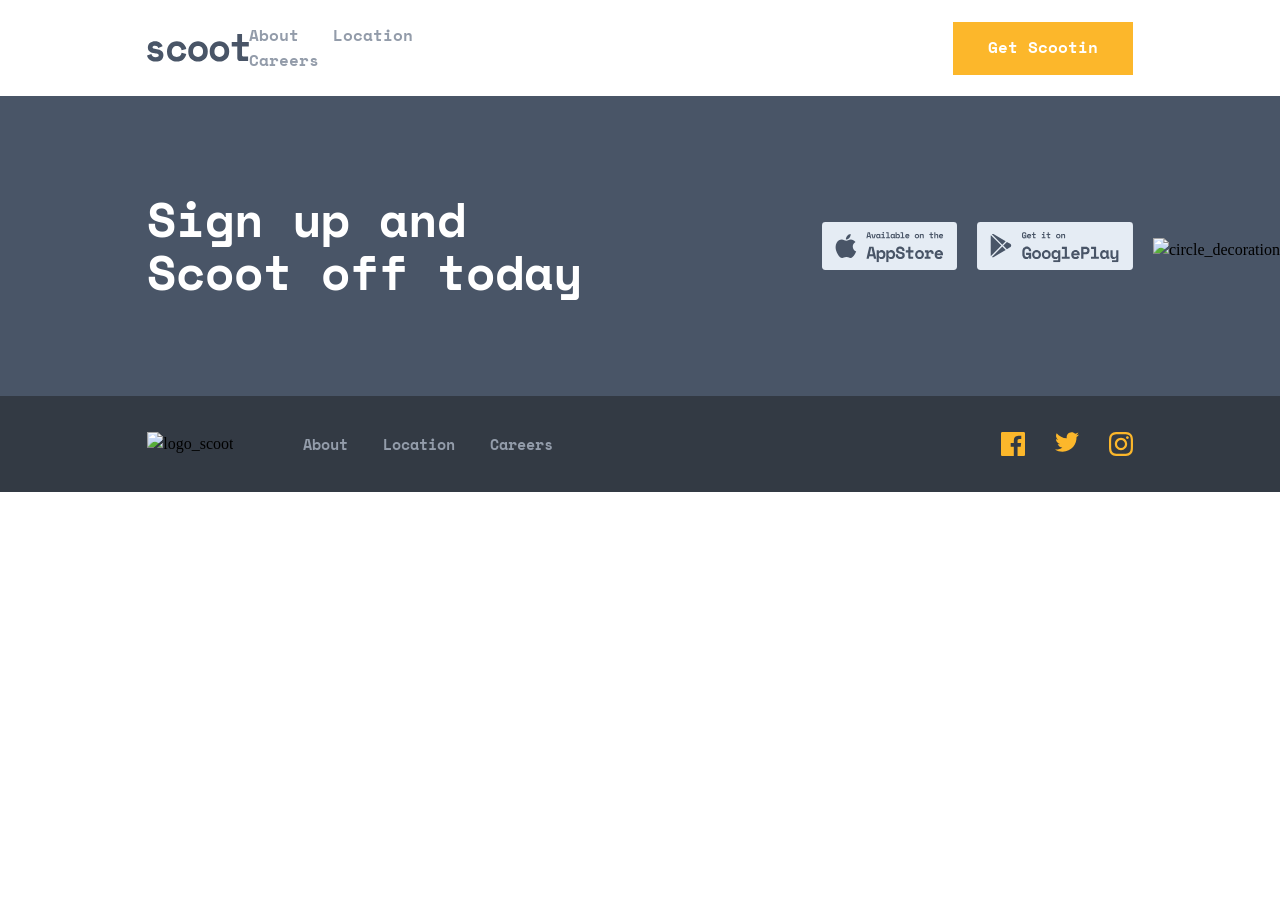
==== careers/index.html @ 62635002 "commit" ====
<!DOCTYPE html>
<html lang="en">

<head>
    <meta charset="UTF-8">
    <meta name="viewport" content="width=device-width, initial-scale=1.0">
    <title>Document</title>
    <link rel="stylesheet" href="styleHome.css">
    <link rel="stylesheet" href="../media.css">
    <link rel="stylesheet" href="../reset.css">
    <link rel="stylesheet" href="../styleMain.css">
    <link rel="preconnect" href="https://fonts.googleapis.com">
    <link rel="preconnect" href="https://fonts.gstatic.com" crossorigin>
    <link
        href="https://fonts.googleapis.com/css2?family=Noto+Sans:ital,wght@0,100..900;1,100..900&family=Open+Sans:ital,wght@0,300..800;1,300..800&family=Roboto:ital,wght@0,100..900;1,100..900&family=Space+Mono:ital,wght@0,400;0,700;1,400;1,700&display=swap"
        rel="stylesheet">
</head>

<body>
    <header>
        <a href="../home/index.html"><img src="../img/scoot.svg" alt="Scoot illustration"></a>
        <nav>
            <div class="liens">
                <a href="../about/index.html">About</a>
                <a href="../locations/index.html">Location</a>
                <a href="../careers/index.html">Careers</a>
            </div>
            <a href="#"><button class="scootButton">Get Scootin</button></a>
        </nav>
    </header>
    <footer>
        <div class="container1_footer">
            <div class="nav1">
                <div class="text">
                    <h2>Sign up and Scoot off today</h2>
                </div>
                <div class="links">
                    <a href="#"><img src="../img/Group 28.svg" alt="appstore_link"></a>
                    <a href="#"><img src="../img/Group 29.svg" alt="playstore_link"></a>
                </div>
            </div>
            <img src="../img/Group 22.png" alt="circle_decoration" class="circle_decoration">
        </div>
        <div class="container2_footer">
            <div class="nav2">
                <nav class="box1">
                    <a href="../home/index.html"><img src="../img/scoot (1).png" alt="logo_scoot"
                            class="logo_scoot"></a>
                    <ul>
                        <div class="nav-links">
                            <li><a href="../about/index.html">About</a></li>
                            <li><a href="../locations/index.html">Location</a></li>
                            <li><a href="../careers/index.html">Careers</a></li>
                        </div>
                    </ul>
                </nav>
                <div class="box2">
                    <a href="#"><img src="../img/Path.svg" alt="facebook_logo"></a>
                    <a href="#"><img src="../img/Path-1.svg" alt="twitter_logo"></a>
                    <a href="#"><img src="../img/Shape.svg" alt="instagram_logo"></a>
                </div>
            </div>
        </div>
    </footer>
</body>

</html>
---- styleMain.css ----
:root {
    --yellow: #FCB72B;
    --dark-navy: #495567;
    --dark-grey: #333A44;
    --dim-grey: #939CAA;
    --light-grey: #E5ECF4;
    --snow: #F2F5F9;
    --light-yellow: #FFF4DF;
    --space-mono: "Space Mono";
    --lexend-deca: "Lexend Deca"
}

h1 {
    font-family: var(--space-mono);
    font-size: 56px;
    color: var(--dark-navy);
    font-weight: bold;
    color: white;
}

h2 {
    font-family: var(--space-mono);
    font-size: 48px;
    color: var(--dark-navy);
    font-weight: bold;
}

h3 {
    font-family: var(--space-mono);
    font-size: 40px;
    color: var(--dark-navy);
}

h4 {
    font-family: var(--space-mono);
    font-size: 24px;
    color: var(--dark-navy);
}

p {
    font-family: var(--lexend-deca);
    font-size: 15px;
    color: var(--dim-grey);
}

/* -------------------------------------------------------------------------------------------------------- */

/* HEADER: */
/* ------- */

header {
    width: 77%;
    height: 96px;
    margin: 0 auto;
    display: flex;
    justify-content: space-between;
    align-items: center;
}

nav {
    display: flex;
    gap: 160px ;
    align-items: center;
}

.scootButton {
    width: 180px;
    height: 53px;
    font-family: "Space Mono";
    font-weight: 700;
    color: white;
    background-color: var(--yellow);
}

.liens a {
    margin-right: 30px;
    font-family: "Space Mono";
    font-weight: 700;
    color: var(--dim-grey);
}

.liens {
    margin-right: 300px;
}

/* -------------------------------------------------------------------------------------------------------- */


/* FOOTER:  */
/* -------  */

.container1_footer {
    height: 300px;
    background-color: var(--dark-navy);
    display: flex;
    margin: 0 auto;
    justify-content: center;
    align-items: center;
    position: relative;
}

.container2_footer {
    height: 96px;
    background-color: var(--dark-grey);
}

.nav1 {
    width: 77%;
    display: flex;
    justify-content: space-between;
}

.container1_footer .nav1 .links {
    display: flex;
    gap: 20px;
    align-items: center;
}

.container1_footer .nav1 .text h2 {
    color: white;
}

.container1_footer .circle_decoration {
    position: absolute;
    top: 142px;
    right: 0px;
    pointer-events: none;
}

.container2_footer {
    display: flex;
    align-items: center;
    justify-content: center;
}

.container2_footer .nav2 {
    display: flex;
    justify-content: space-between;
    width: 77%;
}

.container2_footer .nav2 .nav-links {
    font-family: var(--space-mono);
    font-size: 15px;
    color: var(--dim-grey);
    font-weight: bold;
    display: flex;
    gap: 35px;
    align-items: center;
}

.container2_footer .nav2 .box1 {
    display: flex;
    gap: 70px;
}

.container2_footer .nav2 .box2 {
    display: flex;
    gap: 30px;
}

/* -------------------------------------------------------------------------------------------------------- */
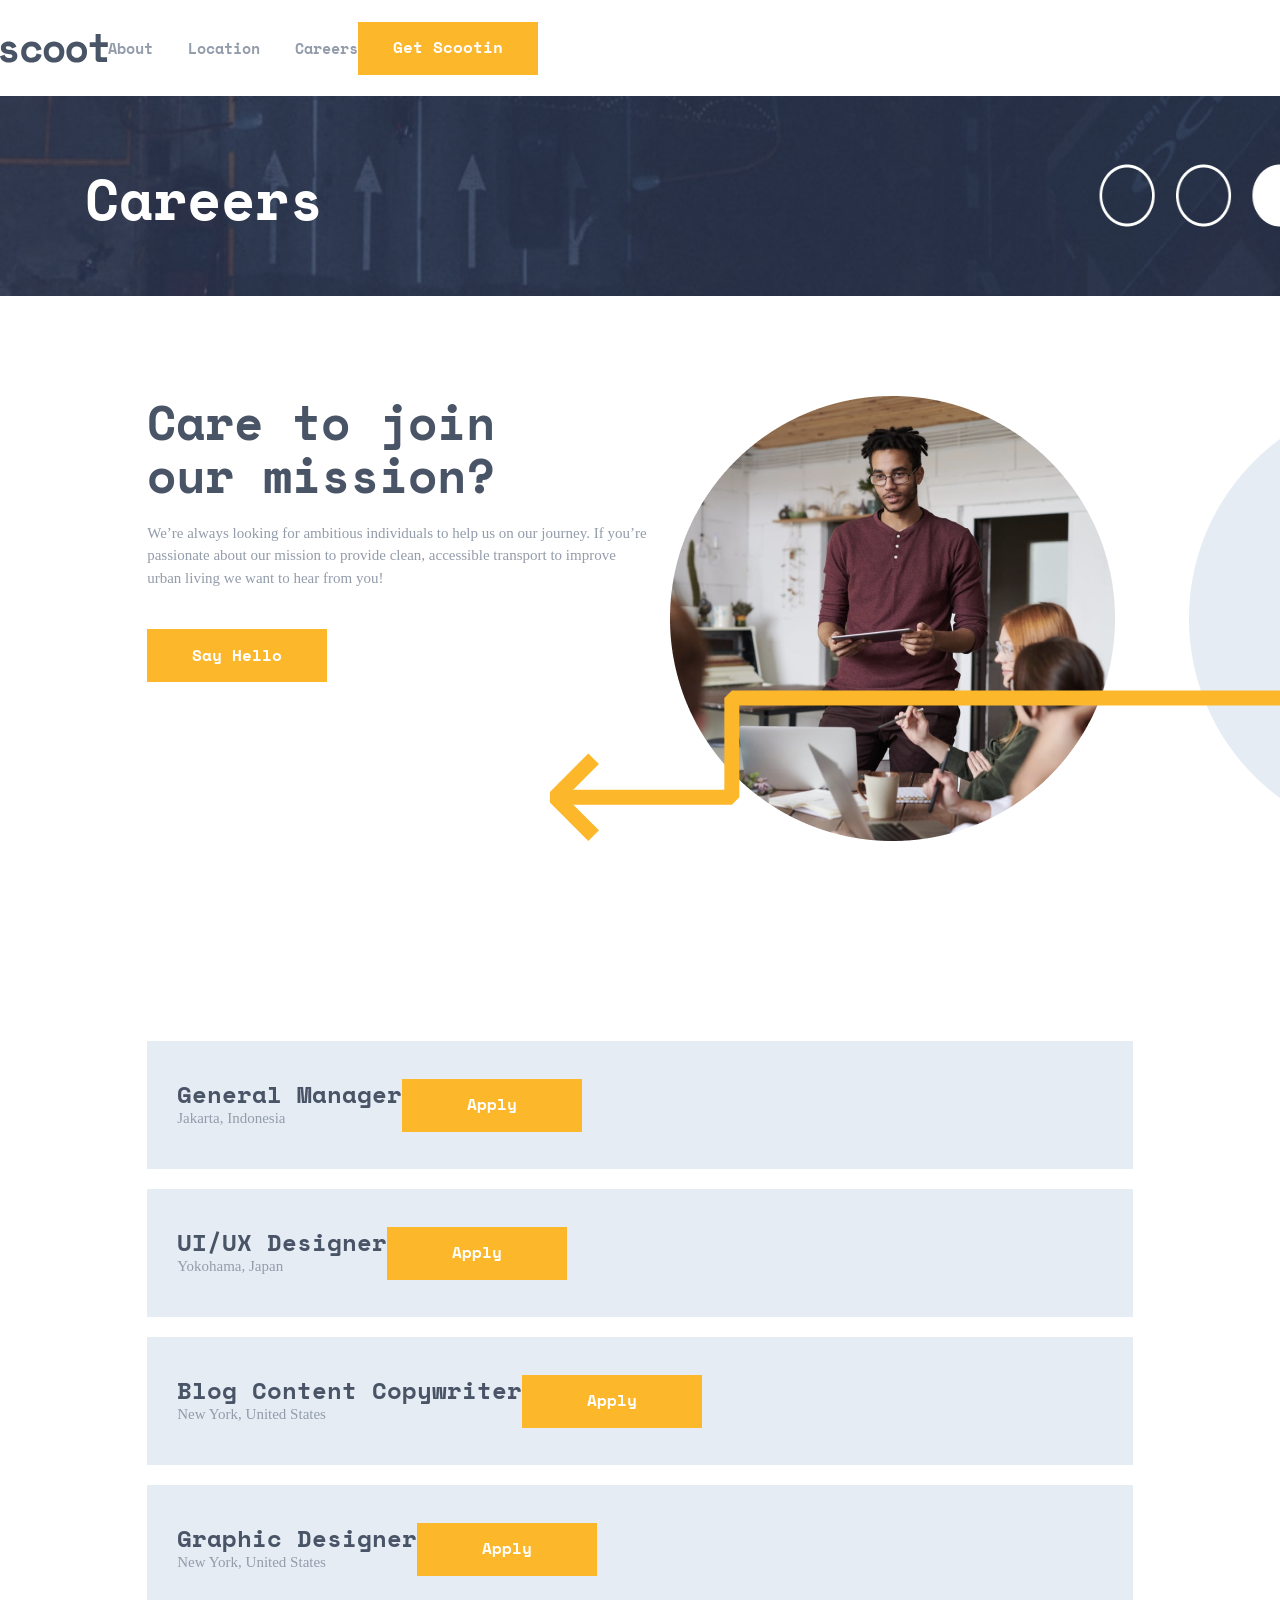
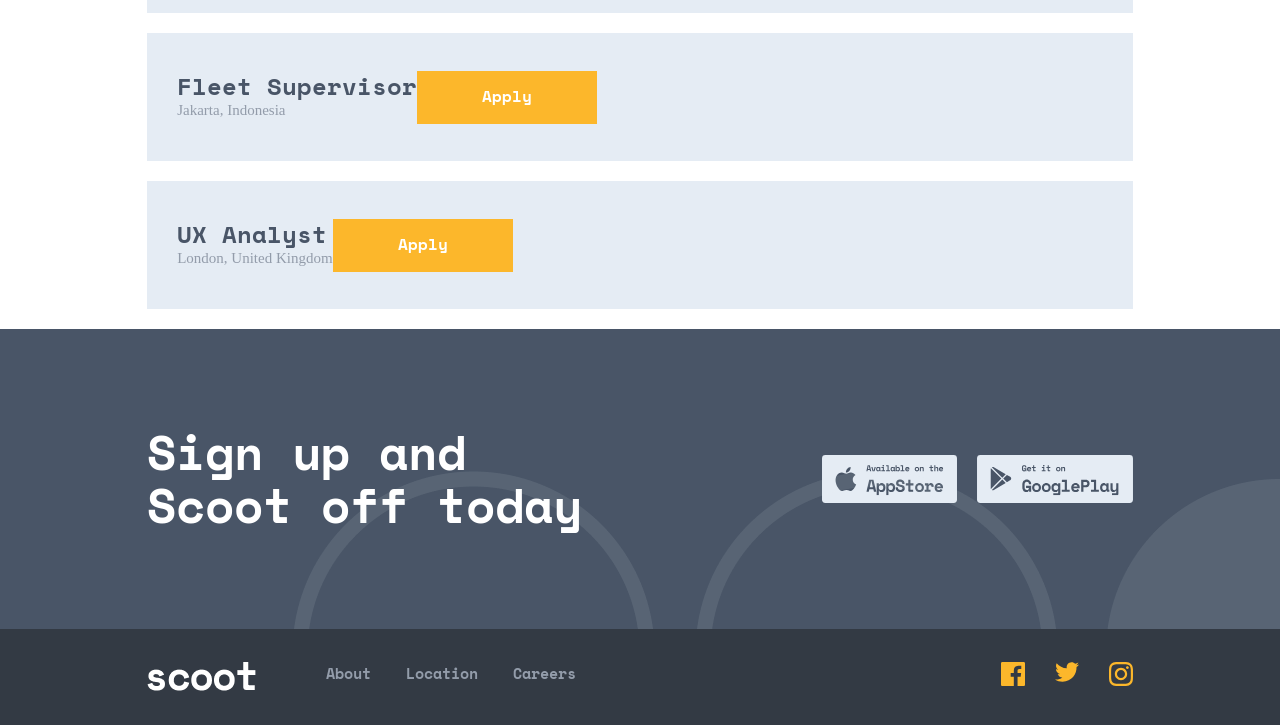
==== commit 0fd9f7ba: "commit" ====
--- a/careers/index.html
+++ b/careers/index.html
@@ -8,6 +8,7 @@
     <link rel="stylesheet" href="styleHome.css">
     <link rel="stylesheet" href="../media.css">
     <link rel="stylesheet" href="../reset.css">
+    <link rel="stylesheet" href="styleCareers.css">
     <link rel="stylesheet" href="../styleMain.css">
     <link rel="preconnect" href="https://fonts.googleapis.com">
     <link rel="preconnect" href="https://fonts.gstatic.com" crossorigin>
@@ -21,13 +22,81 @@
         <a href="../home/index.html"><img src="../img/scoot.svg" alt="Scoot illustration"></a>
         <nav>
             <div class="liens">
-                <a href="../about/index.html">About</a>
-                <a href="../locations/index.html">Location</a>
-                <a href="../careers/index.html">Careers</a>
+                <ul>
+                    <li class="link"><a href="../about/index.html">About</a></li>
+                    <li class="link"><a href="../locations/index.html">Location</a></li>
+                    <li class="link"><a href="../careers/index.html">Careers</a></li>
+                </ul>
             </div>
-            <a href="#"><button class="scootButton">Get Scootin</button></a>
         </nav>
+        <button class="scootButton">Get Scootin</button>
     </header>
+    <main>
+        <img src="../img/Group 22 (2).png" alt="about illustration" class="imageSection1">
+        <section class="section1">
+            <h1>Careers</h1>
+        </section>
+        <section class="partie1">
+            <div class="container3">
+                <div>
+                    <h2>Care to join our mission?</h2>
+                    <p>We’re always looking for ambitious individuals to help us on our journey. If you’re passionate about
+                        our mission to provide clean, accessible transport to improve urban living we want to hear from you!
+                    </p>
+                    <button class="scootButton">Say Hello</button>
+                </div>
+                <div>
+                    <img src="../img/Group 16 (2) (1).png" alt="girl_on_her_phone">
+                </div>
+                <img src="../img/Group 32.svg" alt="yellow_arrow" class="yellow_arrow">
+                <img src="../img/Mask (1).png" alt="circle_decoration" class="circle_decoration">
+            </div>
+        </section>
+        <section>
+            <div class="offre">
+                <div class="offre_text">
+                    <h4>General Manager</h4>
+                    <p>Jakarta, Indonesia</p>
+                </div>
+                <button class="scootButton">Apply</button>
+            </div>
+            <div class="offre">
+                <div class="offre_text">
+                    <h4>UI/UX Designer</h4>
+                    <p>Yokohama, Japan</p>
+                </div>
+                <button class="scootButton">Apply</button>
+            </div>
+            <div class="offre">
+                <div class="offre_text">
+                    <h4>Blog Content Copywriter</h4>
+                    <p>New York, United States</p>
+                </div>
+                <button class="scootButton">Apply</button>
+            </div>
+            <div class="offre">
+                <div class="offre_text">
+                    <h4>Graphic Designer</h4>
+                    <p>New York, United States</p>
+                </div>
+                <button class="scootButton">Apply</button>
+            </div>
+            <div class="offre">
+                <div class="offre_text">
+                    <h4>Fleet Supervisor</h4>
+                    <p>Jakarta, Indonesia</p>
+                </div>
+                <button class="scootButton">Apply</button>
+            </div>
+            <div class="offre">
+                <div class="offre_text">
+                    <h4>UX Analyst</h4>
+                    <p>London, United Kingdom</p>
+                </div>
+                <button class="scootButton">Apply</button>
+            </div>
+        </section>
+    </main>
     <footer>
         <div class="container1_footer">
             <div class="nav1">
@@ -44,20 +113,32 @@
         <div class="container2_footer">
             <div class="nav2">
                 <nav class="box1">
-                    <a href="../home/index.html"><img src="../img/scoot (1).png" alt="logo_scoot"
+                    <a href="../home/index.html"><img src="../img/scoot.png" alt="logo_scoot"
                             class="logo_scoot"></a>
                     <ul>
                         <div class="nav-links">
-                            <li><a href="../about/index.html">About</a></li>
-                            <li><a href="../locations/index.html">Location</a></li>
-                            <li><a href="../careers/index.html">Careers</a></li>
+                            <li class="link"><a href="../about/index.html">About</a></li>
+                            <li class="link"><a href="../locations/index.html">Location</a></li>
+                            <li class="link"><a href="../careers/index.html">Careers</a></li>
                         </div>
                     </ul>
                 </nav>
                 <div class="box2">
-                    <a href="#"><img src="../img/Path.svg" alt="facebook_logo"></a>
-                    <a href="#"><img src="../img/Path-1.svg" alt="twitter_logo"></a>
-                    <a href="#"><img src="../img/Shape.svg" alt="instagram_logo"></a>
+                    <a href="#"><svg width="24" height="24" viewBox="0 0 24 24" fill="none" xmlns="http://www.w3.org/2000/svg">
+                            <path id="Path" class="logo_reseaux"
+                                d="M22.675 0H1.325C0.593 0 0 0.593 0 1.325V22.676C0 23.407 0.593 24 1.325 24H12.82V14.706H9.692V11.084H12.82V8.413C12.82 5.313 14.713 3.625 17.479 3.625C18.804 3.625 19.942 3.724 20.274 3.768V7.008L18.356 7.009C16.852 7.009 16.561 7.724 16.561 8.772V11.085H20.148L19.681 14.707H16.561V24H22.677C23.407 24 24 23.407 24 22.675V1.325C24 0.593 23.407 0 22.675 0Z"
+                                fill="#FCB72B" />
+                        </svg></a>
+                    <a href="#"><svg width="24" height="20" viewBox="0 0 24 20" fill="none" xmlns="http://www.w3.org/2000/svg">
+                            <path id="Path" class="logo_reseaux"
+                                d="M24 2.55699C23.117 2.94899 22.168 3.21299 21.172 3.33199C22.189 2.72299 22.97 1.75799 23.337 0.607986C22.386 1.17199 21.332 1.58199 20.21 1.80299C19.313 0.845986 18.032 0.247986 16.616 0.247986C13.437 0.247986 11.101 3.21399 11.819 6.29299C7.728 6.08799 4.1 4.12799 1.671 1.14899C0.381 3.36199 1.002 6.25699 3.194 7.72299C2.388 7.69699 1.628 7.47599 0.965 7.10699C0.911 9.38799 2.546 11.522 4.914 11.997C4.221 12.185 3.462 12.229 2.69 12.081C3.316 14.037 5.134 15.46 7.29 15.5C5.22 17.123 2.612 17.848 0 17.54C2.179 18.937 4.768 19.752 7.548 19.752C16.69 19.752 21.855 12.031 21.543 5.10599C22.505 4.41099 23.34 3.54399 24 2.55699Z"
+                                fill="#FCB72B" />
+                        </svg></a>
+                    <a href="#"><svg width="24" height="24" viewBox="0 0 24 24" fill="none" xmlns="http://www.w3.org/2000/svg">
+                            <path id="Shape" class="logo_reseaux" fill-rule="evenodd" clip-rule="evenodd"
+                                d="M12 0C8.741 0 8.333 0.014 7.053 0.072C2.695 0.272 0.273 2.69 0.073 7.052C0.014 8.333 0 8.741 0 12C0 15.259 0.014 15.668 0.072 16.948C0.272 21.306 2.69 23.728 7.052 23.928C8.333 23.986 8.741 24 12 24C15.259 24 15.668 23.986 16.948 23.928C21.302 23.728 23.73 21.31 23.927 16.948C23.986 15.668 24 15.259 24 12C24 8.741 23.986 8.333 23.928 7.053C23.732 2.699 21.311 0.273 16.949 0.073C15.668 0.014 15.259 0 12 0ZM12 2.163C15.204 2.163 15.584 2.175 16.85 2.233C20.102 2.381 21.621 3.924 21.769 7.152C21.827 8.417 21.838 8.797 21.838 12.001C21.838 15.206 21.826 15.585 21.769 16.85C21.62 20.075 20.105 21.621 16.85 21.769C15.584 21.827 15.206 21.839 12 21.839C8.796 21.839 8.416 21.827 7.151 21.769C3.891 21.62 2.38 20.07 2.232 16.849C2.174 15.584 2.162 15.205 2.162 12C2.162 8.796 2.175 8.417 2.232 7.151C2.381 3.924 3.896 2.38 7.151 2.232C8.417 2.175 8.796 2.163 12 2.163ZM5.838 12C5.838 8.597 8.597 5.838 12 5.838C15.403 5.838 18.162 8.597 18.162 12C18.162 15.404 15.403 18.163 12 18.163C8.597 18.163 5.838 15.403 5.838 12ZM12 16C9.791 16 8 14.21 8 12C8 9.791 9.791 8 12 8C14.209 8 16 9.791 16 12C16 14.21 14.209 16 12 16ZM16.965 5.595C16.965 4.8 17.61 4.155 18.406 4.155C19.201 4.155 19.845 4.8 19.845 5.595C19.845 6.39 19.201 7.035 18.406 7.035C17.61 7.035 16.965 6.39 16.965 5.595Z"
+                                fill="#FCB72B" />
+                        </svg></a>
                 </div>
             </div>
         </div>
--- a/careers/styleCareers.css
+++ b/careers/styleCareers.css
@@ -0,0 +1,82 @@
+@import url(../styleMain.css);
+@media screen and (min-width: 1025px) {
+    .section1 h1 {
+        width: 1110px;
+        margin: 0 auto;
+        height: 200px;
+        color: white;
+        position: relative;
+        top: 72px;
+        font-size: 56px;
+        font-family: "Space Mono";
+        font-weight: 700;
+    }
+
+    .imageSection1 {
+        width: 1425px;
+        height: 200px;
+        position: absolute;
+    }
+
+    .section1 {
+        margin-bottom: 100px;
+    }
+
+    .container3 {
+        width: 77%;
+        margin: 0 auto;
+        display: flex;
+        margin-bottom: 200px;
+        justify-content: space-between;
+    }
+
+    .container3 h2 {
+        width: 500px;
+        margin-bottom: 20px;
+    }
+
+    .container3 p {
+        width: 500px;
+        margin-bottom: 40px;
+    }
+
+    .partie1 {
+        position: relative;
+    }
+
+    .container3 .yellow_arrow {
+        position: absolute;
+        right: 0px;
+        bottom: 0px;
+        z-index: 1;
+    }
+
+    .container3 .circle_decoration {
+        position: absolute;
+        right: 0px;
+    }
+
+    .offre {
+        width: 77%;
+        height: 128px;
+        margin: 0 auto;
+        background-color: var(--light-grey);
+        display: flex;
+        margin-bottom: 20px;
+        align-items: center;
+    }
+
+    .offre_text {
+        margin-left: 30px;
+    }
+
+    .offre .scootButton {
+        margin-right: 30px;
+    }
+
+    .offre .scootButton:hover {
+        background-color: var(--light-grey);
+    }
+}
+
+@media screen and (min-width: 768px) and (max-width: 1024px) {}
--- a/styleMain.css
+++ b/styleMain.css
@@ -7,34 +7,30 @@
     --snow: #F2F5F9;
     --light-yellow: #FFF4DF;
     --space-mono: "Space Mono";
-    --lexend-deca: "Lexend Deca"
-}
-
-h1 {
+    --lexend-deca: "Lexend Deca";
+}
+
+h1, h2, h3, h4 {
     font-family: var(--space-mono);
-    font-size: 56px;
     color: var(--dark-navy);
     font-weight: bold;
-    color: white;
+}
+
+h1 {
+    font-size: 56px;
+    color: white; /* Spécifique à h1 */
 }
 
 h2 {
-    font-family: var(--space-mono);
     font-size: 48px;
-    color: var(--dark-navy);
-    font-weight: bold;
 }
 
 h3 {
-    font-family: var(--space-mono);
     font-size: 40px;
-    color: var(--dark-navy);
 }
 
 h4 {
-    font-family: var(--space-mono);
     font-size: 24px;
-    color: var(--dark-navy);
 }
 
 p {
@@ -43,24 +39,53 @@
     color: var(--dim-grey);
 }
 
+.scootButton:hover {
+    background-color: white;
+    color: var(--yellow);
+    border: 2px solid var(--yellow);
+}
+
+.button:hover {
+    border: 2px solid var(--yellow);
+    color: var(--yellow);
+    background-color: transparent;
+}
+
+.logo_reseaux:hover {
+    fill: var(--light-grey)
+}
+
+.link:hover {
+    color: var(--yellow);
+}
 /* -------------------------------------------------------------------------------------------------------- */
 
 /* HEADER: */
 /* ------- */
 
+
 header {
-    width: 77%;
     height: 96px;
+    display: flex;
+        align-items: center;
+    }
+    
+    .baneer_header {
+        width: 77%;
     margin: 0 auto;
     display: flex;
+    align-items: center;
     justify-content: space-between;
-    align-items: center;
-}
-
-nav {
-    display: flex;
-    gap: 160px ;
-    align-items: center;
+}
+
+.baneer_header nav a img {
+    min-width: 107px;
+}
+
+.baneer_header nav {
+    display: flex;
+    align-items: center;
+    gap: 70px
 }
 
 .scootButton {
@@ -70,17 +95,21 @@
     font-weight: 700;
     color: white;
     background-color: var(--yellow);
-}
-
-.liens a {
-    margin-right: 30px;
-    font-family: "Space Mono";
+    border: none;
+}
+
+.liens ul {
+    display: flex;
+    gap: 35px;
+    list-style-type: none;
+    font-family: var(--space-mono);
+    font-size: 15px;
     font-weight: 700;
     color: var(--dim-grey);
 }
 
-.liens {
-    margin-right: 300px;
+.hamburger_menu {
+    display: none;
 }
 
 /* -------------------------------------------------------------------------------------------------------- */
@@ -90,6 +119,7 @@
 /* -------  */
 
 .container1_footer {
+    width: 100%;
     height: 300px;
     background-color: var(--dark-navy);
     display: flex;
@@ -108,6 +138,7 @@
     width: 77%;
     display: flex;
     justify-content: space-between;
+    align-items: center;
 }
 
 .container1_footer .nav1 .links {
@@ -116,6 +147,9 @@
     align-items: center;
 }
 
+.container1_footer .nav1 .links a img {
+    min-width: 130px
+}
 .container1_footer .nav1 .text h2 {
     color: white;
 }
@@ -154,9 +188,20 @@
     gap: 70px;
 }
 
+.container2_footer .nav2 .box1 a img {
+    min-width: 107px;
+}
 .container2_footer .nav2 .box2 {
     display: flex;
     gap: 30px;
 }
 
 /* -------------------------------------------------------------------------------------------------------- */
+
+@media screen and (min-width: 481px) and (max-width: 768px) {
+    .container1_footer .nav1 {
+        flex-direction: column;
+        gap: 30px;
+        justify-content: center;
+    }
+}
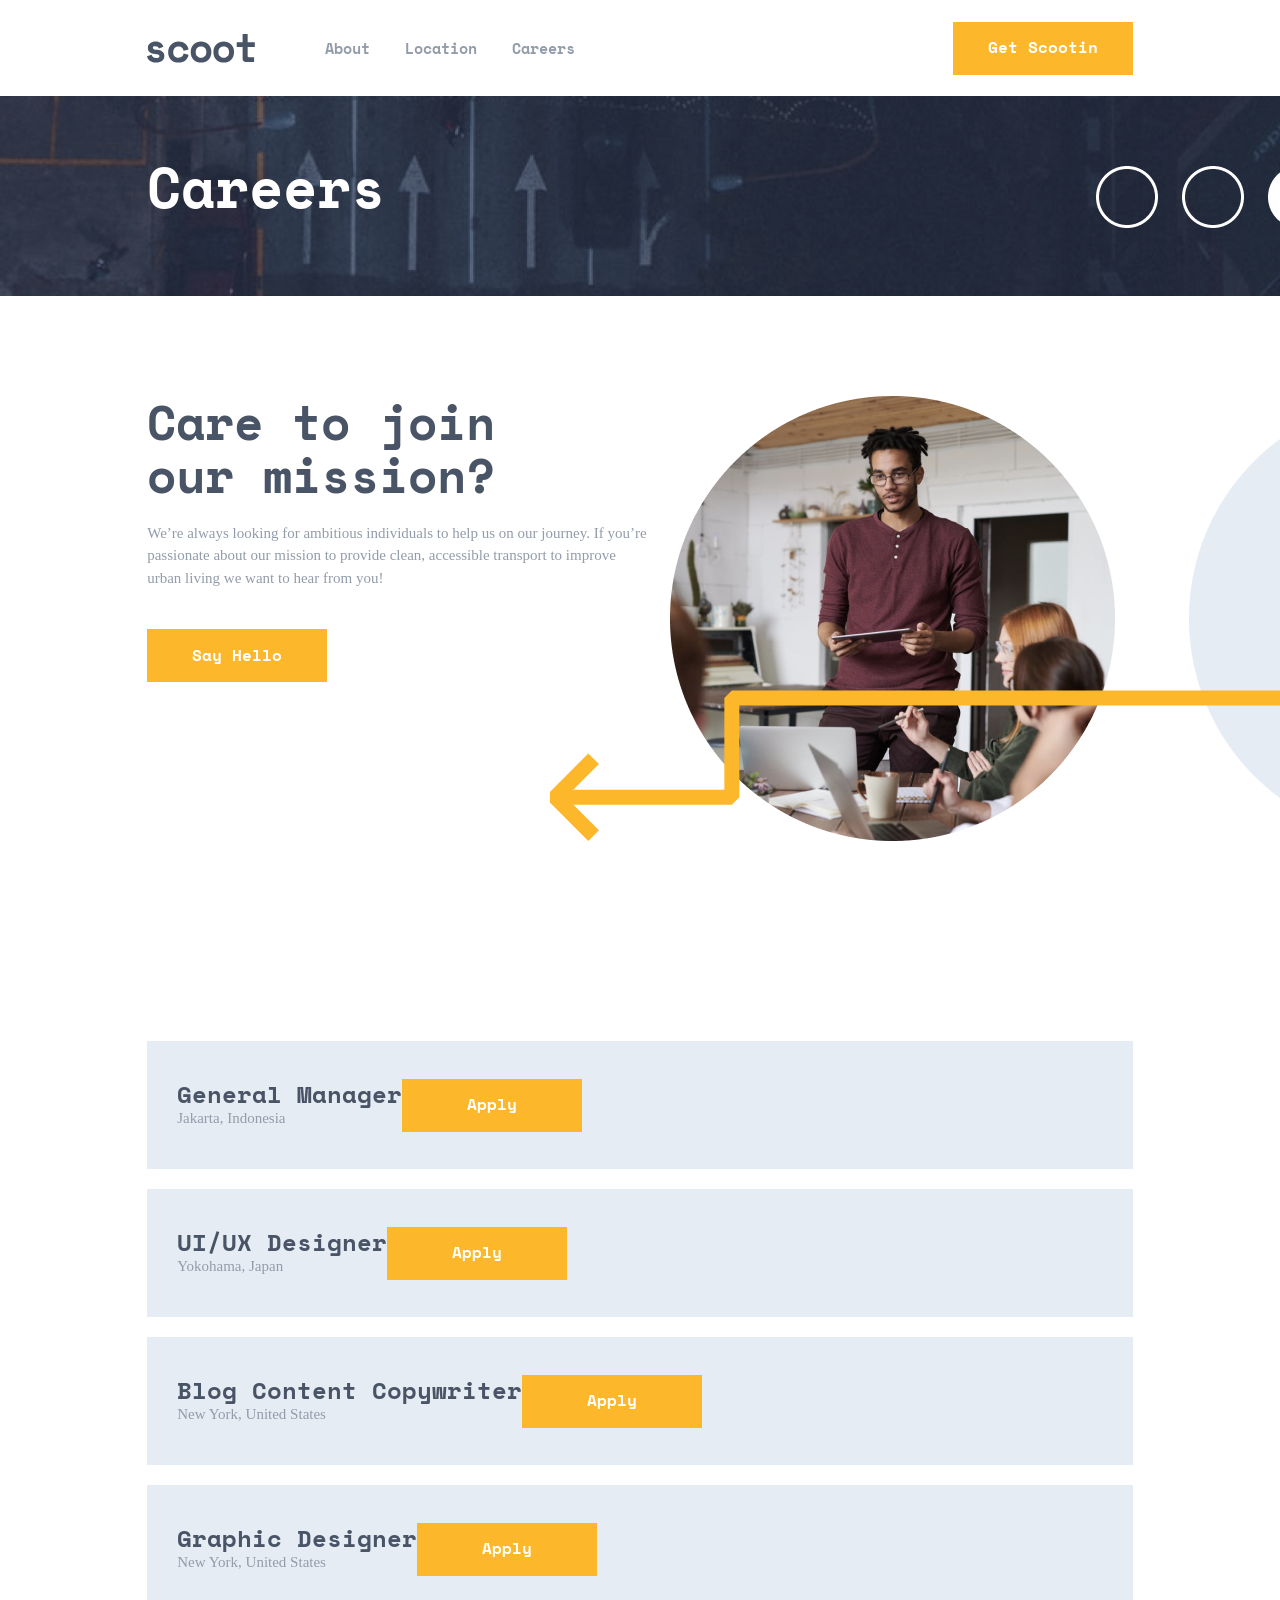
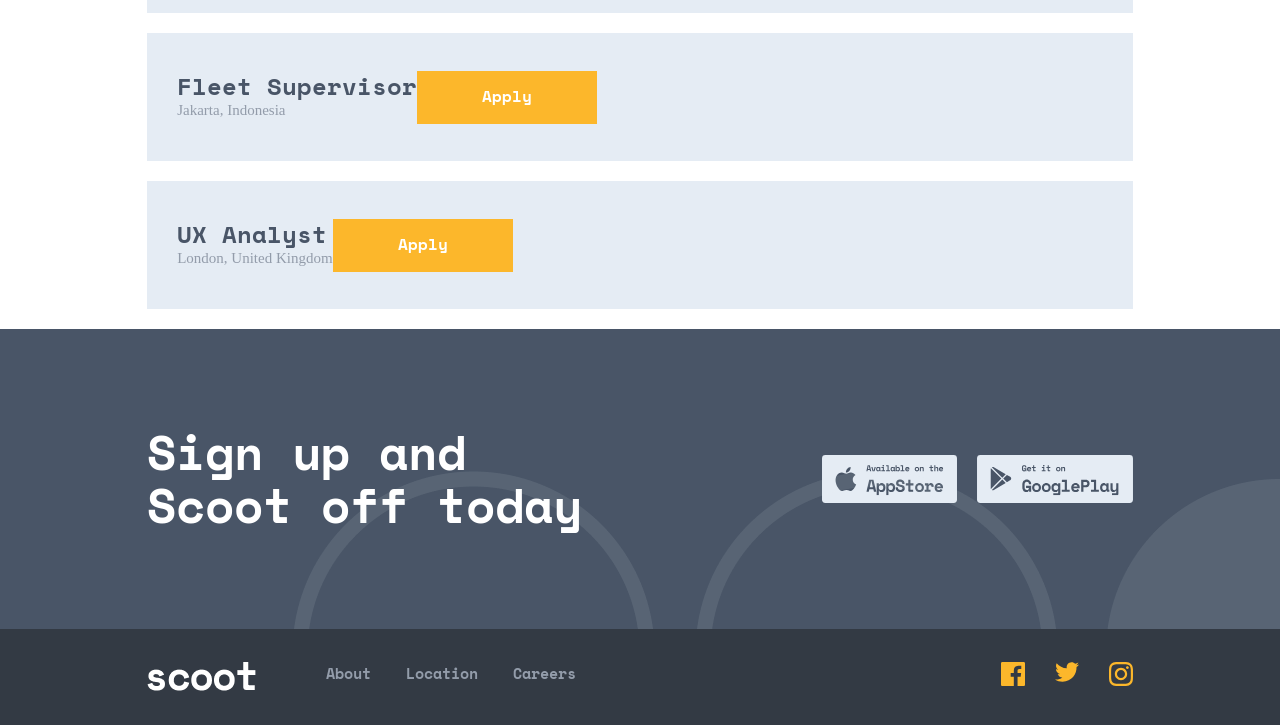
==== commit 3e241b74: "commit" ====
--- a/careers/index.html
+++ b/careers/index.html
@@ -19,29 +19,39 @@
 
 <body>
     <header>
-        <a href="../home/index.html"><img src="../img/scoot.svg" alt="Scoot illustration"></a>
-        <nav>
-            <div class="liens">
-                <ul>
-                    <li class="link"><a href="../about/index.html">About</a></li>
-                    <li class="link"><a href="../locations/index.html">Location</a></li>
-                    <li class="link"><a href="../careers/index.html">Careers</a></li>
-                </ul>
-            </div>
-        </nav>
-        <button class="scootButton">Get Scootin</button>
+        <div class="baneer_header">
+            <nav>
+                <a href="../home/index.html"><img src="../img/scoot.svg" alt="Scoot illustration"></a>
+                <div class="liens">
+                    <ul>
+                        <li class="link"><a href="../about/index.html">About</a></li>
+                        <li class="link"><a href="../locations/index.html">Location</a></li>
+                        <li class="link"><a href="../careers/index.html">Careers</a></li>
+                    </ul>
+                </div>
+            </nav>
+            <button class="scootButton">Get Scootin</button>
+        </div>
     </header>
     <main>
-        <img src="../img/Group 22 (2).png" alt="about illustration" class="imageSection1">
-        <section class="section1">
-            <h1>Careers</h1>
+        <section class="filter">
+            <div class="circle">
+                <img src="../img/Group 26.png" alt="circle_decoration">
+            </div>
+            <div class="title">
+                <h1>Careers</h1>
+            </div>
+            <div class="baneer">
+            </div>
         </section>
         <section class="partie1">
             <div class="container3">
                 <div>
                     <h2>Care to join our mission?</h2>
-                    <p>We’re always looking for ambitious individuals to help us on our journey. If you’re passionate about
-                        our mission to provide clean, accessible transport to improve urban living we want to hear from you!
+                    <p>We’re always looking for ambitious individuals to help us on our journey. If you’re passionate
+                        about
+                        our mission to provide clean, accessible transport to improve urban living we want to hear from
+                        you!
                     </p>
                     <button class="scootButton">Say Hello</button>
                 </div>
@@ -113,8 +123,7 @@
         <div class="container2_footer">
             <div class="nav2">
                 <nav class="box1">
-                    <a href="../home/index.html"><img src="../img/scoot.png" alt="logo_scoot"
-                            class="logo_scoot"></a>
+                    <a href="../home/index.html"><img src="../img/scoot.png" alt="logo_scoot" class="logo_scoot"></a>
                     <ul>
                         <div class="nav-links">
                             <li class="link"><a href="../about/index.html">About</a></li>
@@ -124,17 +133,20 @@
                     </ul>
                 </nav>
                 <div class="box2">
-                    <a href="#"><svg width="24" height="24" viewBox="0 0 24 24" fill="none" xmlns="http://www.w3.org/2000/svg">
+                    <a href="#"><svg width="24" height="24" viewBox="0 0 24 24" fill="none"
+                            xmlns="http://www.w3.org/2000/svg">
                             <path id="Path" class="logo_reseaux"
                                 d="M22.675 0H1.325C0.593 0 0 0.593 0 1.325V22.676C0 23.407 0.593 24 1.325 24H12.82V14.706H9.692V11.084H12.82V8.413C12.82 5.313 14.713 3.625 17.479 3.625C18.804 3.625 19.942 3.724 20.274 3.768V7.008L18.356 7.009C16.852 7.009 16.561 7.724 16.561 8.772V11.085H20.148L19.681 14.707H16.561V24H22.677C23.407 24 24 23.407 24 22.675V1.325C24 0.593 23.407 0 22.675 0Z"
                                 fill="#FCB72B" />
                         </svg></a>
-                    <a href="#"><svg width="24" height="20" viewBox="0 0 24 20" fill="none" xmlns="http://www.w3.org/2000/svg">
+                    <a href="#"><svg width="24" height="20" viewBox="0 0 24 20" fill="none"
+                            xmlns="http://www.w3.org/2000/svg">
                             <path id="Path" class="logo_reseaux"
                                 d="M24 2.55699C23.117 2.94899 22.168 3.21299 21.172 3.33199C22.189 2.72299 22.97 1.75799 23.337 0.607986C22.386 1.17199 21.332 1.58199 20.21 1.80299C19.313 0.845986 18.032 0.247986 16.616 0.247986C13.437 0.247986 11.101 3.21399 11.819 6.29299C7.728 6.08799 4.1 4.12799 1.671 1.14899C0.381 3.36199 1.002 6.25699 3.194 7.72299C2.388 7.69699 1.628 7.47599 0.965 7.10699C0.911 9.38799 2.546 11.522 4.914 11.997C4.221 12.185 3.462 12.229 2.69 12.081C3.316 14.037 5.134 15.46 7.29 15.5C5.22 17.123 2.612 17.848 0 17.54C2.179 18.937 4.768 19.752 7.548 19.752C16.69 19.752 21.855 12.031 21.543 5.10599C22.505 4.41099 23.34 3.54399 24 2.55699Z"
                                 fill="#FCB72B" />
                         </svg></a>
-                    <a href="#"><svg width="24" height="24" viewBox="0 0 24 24" fill="none" xmlns="http://www.w3.org/2000/svg">
+                    <a href="#"><svg width="24" height="24" viewBox="0 0 24 24" fill="none"
+                            xmlns="http://www.w3.org/2000/svg">
                             <path id="Shape" class="logo_reseaux" fill-rule="evenodd" clip-rule="evenodd"
                                 d="M12 0C8.741 0 8.333 0.014 7.053 0.072C2.695 0.272 0.273 2.69 0.073 7.052C0.014 8.333 0 8.741 0 12C0 15.259 0.014 15.668 0.072 16.948C0.272 21.306 2.69 23.728 7.052 23.928C8.333 23.986 8.741 24 12 24C15.259 24 15.668 23.986 16.948 23.928C21.302 23.728 23.73 21.31 23.927 16.948C23.986 15.668 24 15.259 24 12C24 8.741 23.986 8.333 23.928 7.053C23.732 2.699 21.311 0.273 16.949 0.073C15.668 0.014 15.259 0 12 0ZM12 2.163C15.204 2.163 15.584 2.175 16.85 2.233C20.102 2.381 21.621 3.924 21.769 7.152C21.827 8.417 21.838 8.797 21.838 12.001C21.838 15.206 21.826 15.585 21.769 16.85C21.62 20.075 20.105 21.621 16.85 21.769C15.584 21.827 15.206 21.839 12 21.839C8.796 21.839 8.416 21.827 7.151 21.769C3.891 21.62 2.38 20.07 2.232 16.849C2.174 15.584 2.162 15.205 2.162 12C2.162 8.796 2.175 8.417 2.232 7.151C2.381 3.924 3.896 2.38 7.151 2.232C8.417 2.175 8.796 2.163 12 2.163ZM5.838 12C5.838 8.597 8.597 5.838 12 5.838C15.403 5.838 18.162 8.597 18.162 12C18.162 15.404 15.403 18.163 12 18.163C8.597 18.163 5.838 15.403 5.838 12ZM12 16C9.791 16 8 14.21 8 12C8 9.791 9.791 8 12 8C14.209 8 16 9.791 16 12C16 14.21 14.209 16 12 16ZM16.965 5.595C16.965 4.8 17.61 4.155 18.406 4.155C19.201 4.155 19.845 4.8 19.845 5.595C19.845 6.39 19.201 7.035 18.406 7.035C17.61 7.035 16.965 6.39 16.965 5.595Z"
                                 fill="#FCB72B" />
--- a/careers/styleCareers.css
+++ b/careers/styleCareers.css
@@ -1,25 +1,35 @@
 @import url(../styleMain.css);
 @media screen and (min-width: 1025px) {
-    .section1 h1 {
-        width: 1110px;
-        margin: 0 auto;
+
+    .baneer {
         height: 200px;
-        color: white;
+        width: 100%;
+        background-image: url(../img/Bitmap\ \(4\).png);
+        background-size: cover;
+        display: flex;
+        opacity: 40%;
+        align-items: center;
+        margin-bottom: 100px;
+    }
+    
+    .filter {
+        background-color: #2F3B59;
         position: relative;
-        top: 72px;
-        font-size: 56px;
-        font-family: "Space Mono";
-        font-weight: 700;
+    }
+    
+    .title {
+        position: absolute;
+        top: 30%;
+        left: 11.5%;
+        width: 77%;
+        z-index: 1;
     }
 
-    .imageSection1 {
-        width: 1425px;
-        height: 200px;
+    .circle {
         position: absolute;
-    }
-
-    .section1 {
-        margin-bottom: 100px;
+        right: 0px;
+        top: 70px;
+        z-index: 1;
     }
 
     .container3 {
--- a/styleMain.css
+++ b/styleMain.css
@@ -85,7 +85,8 @@
 .baneer_header nav {
     display: flex;
     align-items: center;
-    gap: 70px
+    gap: 70px;
+    margin-right: 60px;
 }
 
 .scootButton {
@@ -150,13 +151,14 @@
 .container1_footer .nav1 .links a img {
     min-width: 130px
 }
-.container1_footer .nav1 .text h2 {
+.container1_footer .nav1 h2 {
     color: white;
+    width: 100%;
 }
 
 .container1_footer .circle_decoration {
     position: absolute;
-    top: 142px;
+    bottom: 0px;
     right: 0px;
     pointer-events: none;
 }
@@ -196,12 +198,110 @@
     gap: 30px;
 }
 
+.menu-icon {
+    display: none;
+    font-size: 30px;
+    cursor: pointer;
+  }
+
+  .menu-toggle {
+    display: none;
+  }
+
 /* -------------------------------------------------------------------------------------------------------- */
 
-@media screen and (min-width: 481px) and (max-width: 768px) {
+@media screen and (min-width: 768px) and (max-width: 1024px) {
+
+    .baneer_header {
+        width: 90%;
+    }
+
+    .nav2 {
+        width: 90%;
+    }
+
     .container1_footer .nav1 {
         flex-direction: column;
         gap: 30px;
         justify-content: center;
     }
+
+    .container1_footer .nav1 h2 {
+        width: 100%;
+        text-align: center;
+    }
+   
+}
+
+@media screen and (max-width: 768px) {
+
+    header ul li {
+        display: none;
+    }
+
+    header button {
+        display: none;
+    }
+
+    .baneer_header {
+        width: 90%;
+        justify-content: center;
+    }
+
+    .baneer_header nav {
+        margin-right: 0px;
+        gap: 0px;
+    }
+
+    .nav2 {
+        width: 90%;
+    }
+
+    .container1_footer .nav1 {
+        flex-direction: column;
+        gap: 30px;
+        justify-content: center;
+    }
+
+    .container1_footer .nav1 h2 {
+        width: 100%;
+        text-align: center;
+    }
+
+    .container2_footer {
+        height: 438px;
+    }
+
+    .container2_footer .nav2 .box1 {
+        flex-direction: column;
+        gap: 30px
+    }
+
+    .container2_footer .nav2 .box1 a {
+        display: flex;
+        justify-content: center;
+    }
+    
+    .container2_footer .nav2 {
+        flex-direction: column;
+    }
+
+    .container2_footer .nav2 .nav-links {
+        flex-direction: column;
+        margin-bottom: 70px;
+    }
+
+    .container2_footer .nav2 .box2 {
+        display: flex;
+        justify-content: center;
+    }
+
+    .circle {
+        display: none;
+    }
+
+    .baneer .title {
+        display: none;
+    }
+
 }
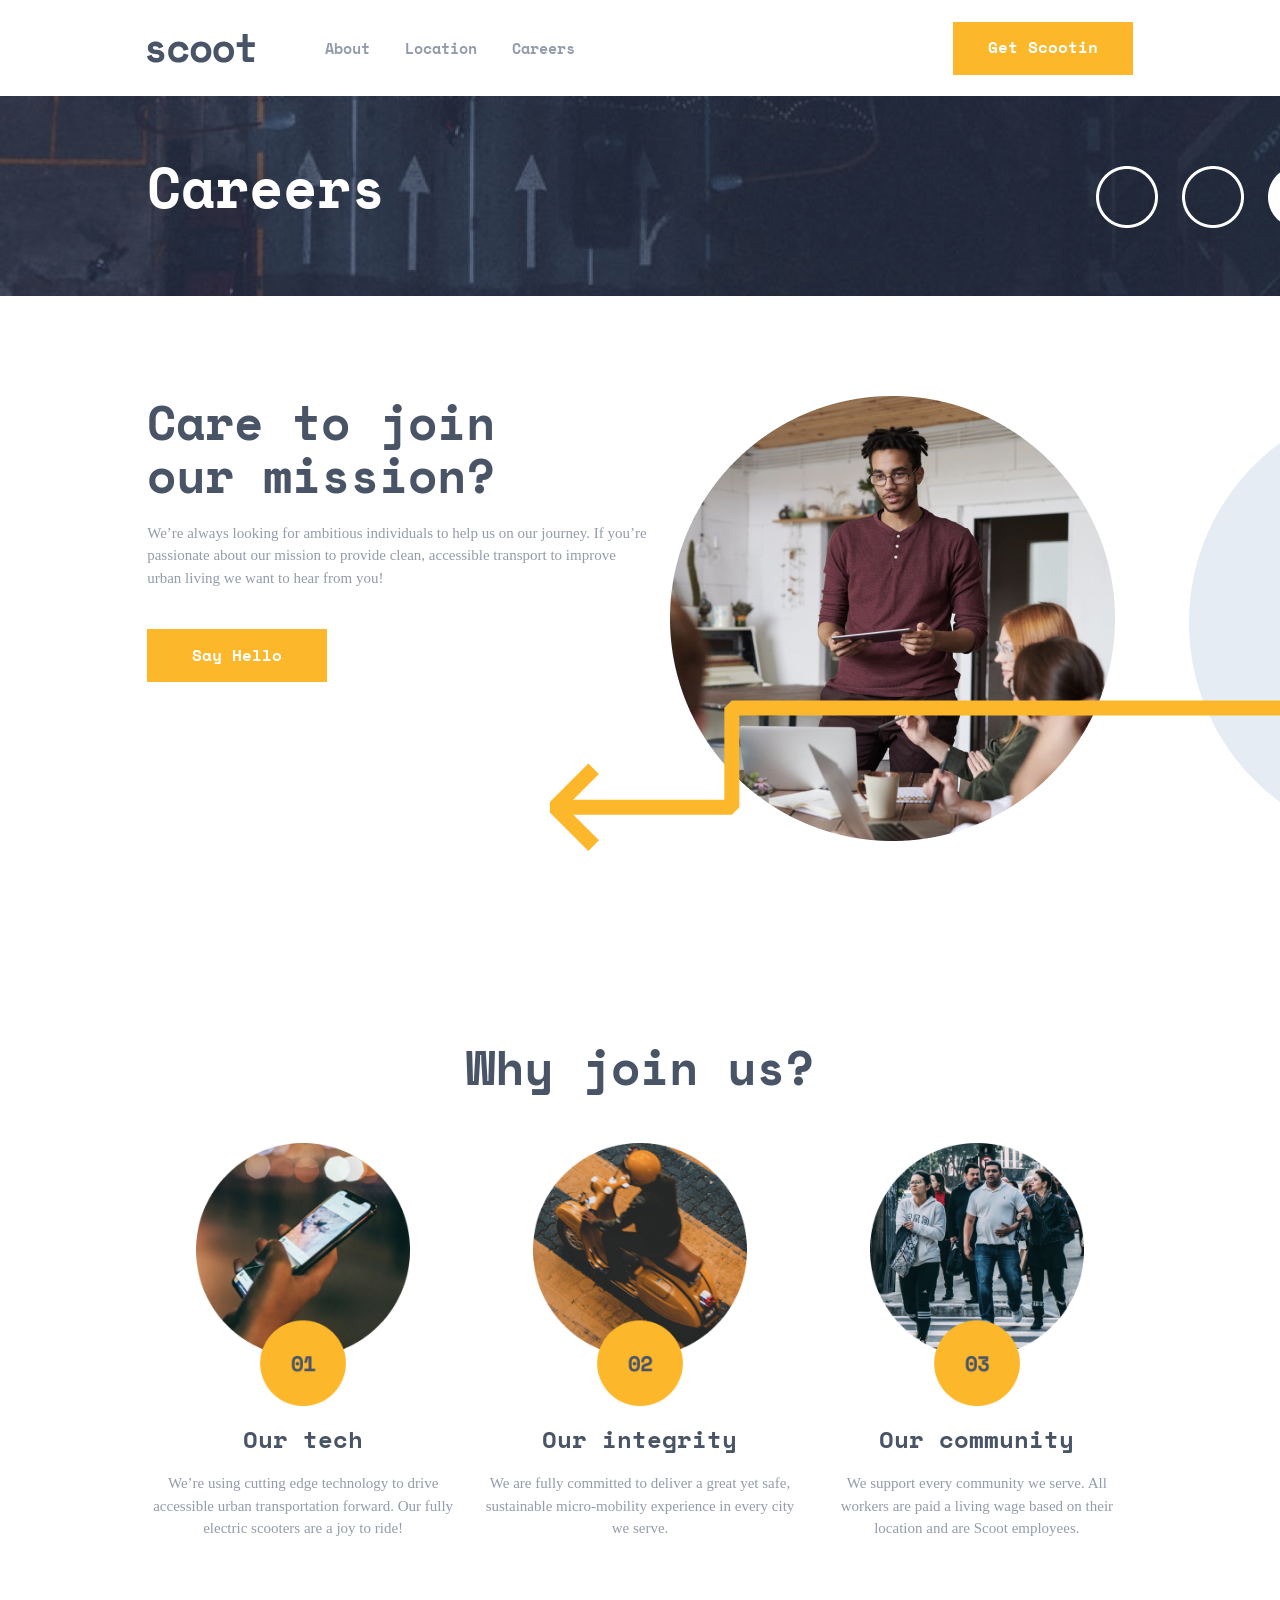
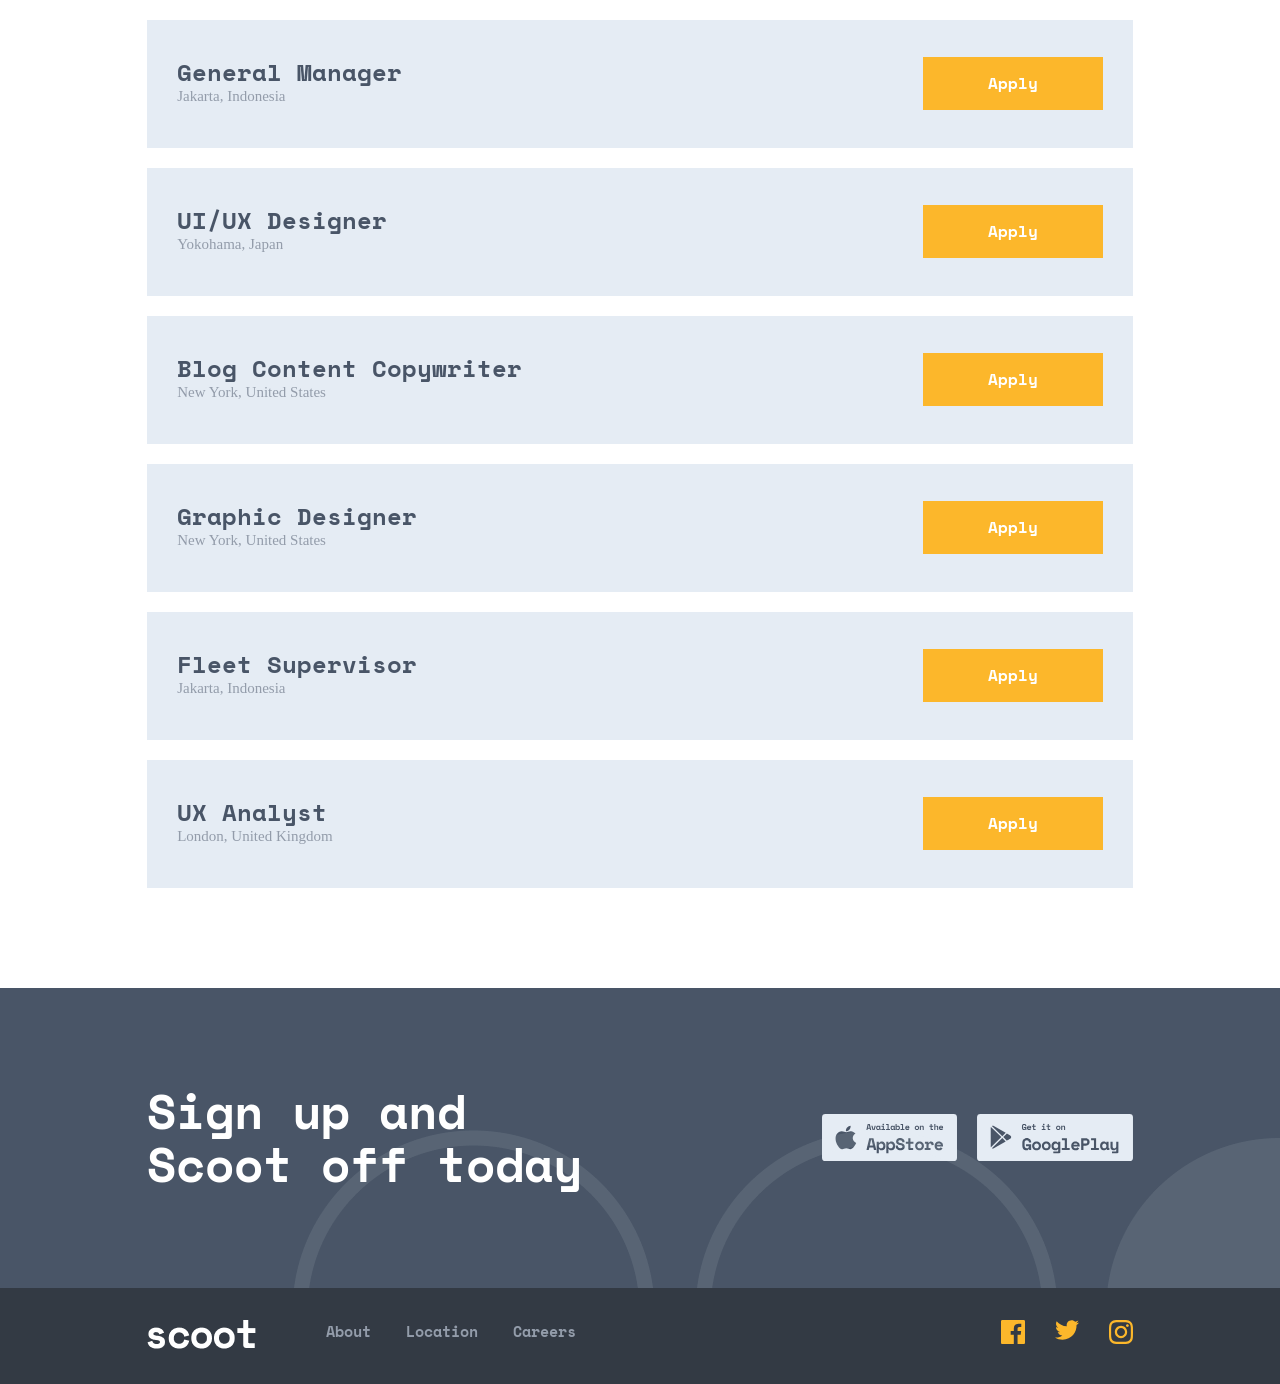
==== commit 2a0ba857: "commit" ====
--- a/careers/index.html
+++ b/careers/index.html
@@ -46,7 +46,7 @@
         </section>
         <section class="partie1">
             <div class="container3">
-                <div>
+                <div class="group1">
                     <h2>Care to join our mission?</h2>
                     <p>We’re always looking for ambitious individuals to help us on our journey. If you’re passionate
                         about
@@ -55,14 +55,42 @@
                     </p>
                     <button class="scootButton">Say Hello</button>
                 </div>
-                <div>
-                    <img src="../img/Group 16 (2) (1).png" alt="girl_on_her_phone">
+                <div clas="group2">
+                    <img src="../img/Group 16 (2) (1).png" alt="girl_on_her_phone" class="photo">
+                    <img src="../img/Mask (1).png" alt="circle_decoration" class="circle_decoration">
+                    <img src="../img/Group 32.svg" alt="yellow_arrow" class="yellow_arrow">
                 </div>
-                <img src="../img/Group 32.svg" alt="yellow_arrow" class="yellow_arrow">
-                <img src="../img/Mask (1).png" alt="circle_decoration" class="circle_decoration">
             </div>
         </section>
         <section>
+            <h2 class="join">Why join us?</h2>
+            <div class="container4">
+                <div class="group">
+                    <img src="../img/Group 11.png" alt="phone">
+                    <h4>Our tech</h4>
+                    <p>
+                        We’re using cutting edge technology to drive
+                         accessible urban transportation forward. Our fully electric 
+                         scooters are a joy to ride!
+                    </p>
+                </div>
+                <div class="group">
+                    <img src="../img/Group 244.png" alt="phone">
+                    <h4>Our integrity</h4>
+                    <p>
+                        We are fully committed to deliver a great yet safe, sustainable micro-mobility experience in every city we serve.
+                    </p>
+                </div>
+                <div class="group">
+                    <img src="../img/Group 12.png" alt="phone">
+                    <h4>Our community</h4>
+                    <p>
+                        We support every community we serve. All workers are paid a living wage based on their location and are Scoot employees.
+                    </p>
+                </div>
+            </div>
+        </section>
+        <section class="offres">
             <div class="offre">
                 <div class="offre_text">
                     <h4>General Manager</h4>
--- a/careers/styleCareers.css
+++ b/careers/styleCareers.css
@@ -1,5 +1,4 @@
 @import url(../styleMain.css);
-@media screen and (min-width: 1025px) {
 
     .baneer {
         height: 200px;
@@ -50,20 +49,50 @@
         margin-bottom: 40px;
     }
 
-    .partie1 {
-        position: relative;
-    }
+.container3 .group2 {
+    display: relative;
+}
 
     .container3 .yellow_arrow {
         position: absolute;
         right: 0px;
-        bottom: 0px;
+        top: 700px;
         z-index: 1;
     }
 
     .container3 .circle_decoration {
         position: absolute;
         right: 0px;
+        top: 400px;
+    }
+
+    .container4 {
+        width: 77%;
+        margin: 0 auto;
+        margin-bottom: 80px;
+        display: flex;
+        gap: 25px;
+    }
+
+    .container4 .group {
+        width: 33%;
+    }
+
+    .container4 .group img {
+        margin-bottom: 20px;
+    }
+
+    .container4 .group h4 {
+        text-align: center;
+        margin-bottom: 20px;
+    }
+
+    .container4 .group p {
+        text-align: center;
+    }
+
+    .join {
+        text-align: center;
     }
 
     .offre {
@@ -74,7 +103,12 @@
         display: flex;
         margin-bottom: 20px;
         align-items: center;
-    }
+        justify-content: space-between;
+        }
+        
+        .offres {
+            margin-bottom: 100px;
+}
 
     .offre_text {
         margin-left: 30px;
@@ -87,6 +121,92 @@
     .offre .scootButton:hover {
         background-color: var(--light-grey);
     }
+@media screen and (min-width: 768px) and (max-width: 1024px) {
+
+    .offre {
+        width: 90%;
+    }
+
+    .container3 {
+        flex-direction: column;
+        align-items: center;
+    }
+
+    .container3 .group1 {
+        order: 2;
+        display: flex;
+        flex-direction: column;
+        align-items: center;
+    }
+    
+    .container3 .group1 h2 {
+        text-align: center;
+        margin-top: 35px;
+    }
+    
+    .container3 .group1 p {
+        text-align: center;
+    }
+
+    .container4 {
+        flex-direction: column;
+        align-items: center;
+    }
 }
 
-@media screen and (min-width: 768px) and (max-width: 1024px) {}+
+@media screen and (max-width: 768px) {
+
+    .title {
+        position: absolute;
+        text-align: center;
+    }
+
+    .offre {
+        width: 90%;
+        flex-direction: column;
+    }
+
+    .offre_text {
+        margin-left: 0px;
+    }
+
+    .offre h4 {
+        margin-top: 10px;
+    }
+
+    .offre .scootButton {
+        margin-right: 0px;
+        margin-bottom: 10px;
+    }
+
+    .offre p {
+        text-align: center;
+    }
+
+    .container3 {
+        flex-direction: column;
+        align-items: center;
+    }
+
+    .container3 .group1 {
+        order: 2;
+        display: flex;
+        flex-direction: column;
+        align-items: center;
+    }
+    
+    .container3 .group1 h2 {
+        text-align: center;
+        margin-top: 35px;
+    }
+    
+    .container3 .group1 p {
+        text-align: center;
+    }
+
+    .container4 {
+        flex-direction: column;
+        align-items: center;
+    }
+}
--- a/styleMain.css
+++ b/styleMain.css
@@ -216,7 +216,7 @@
         width: 90%;
     }
 
-    .nav2 {
+.container2_footer .nav2 {
         width: 90%;
     }
 
